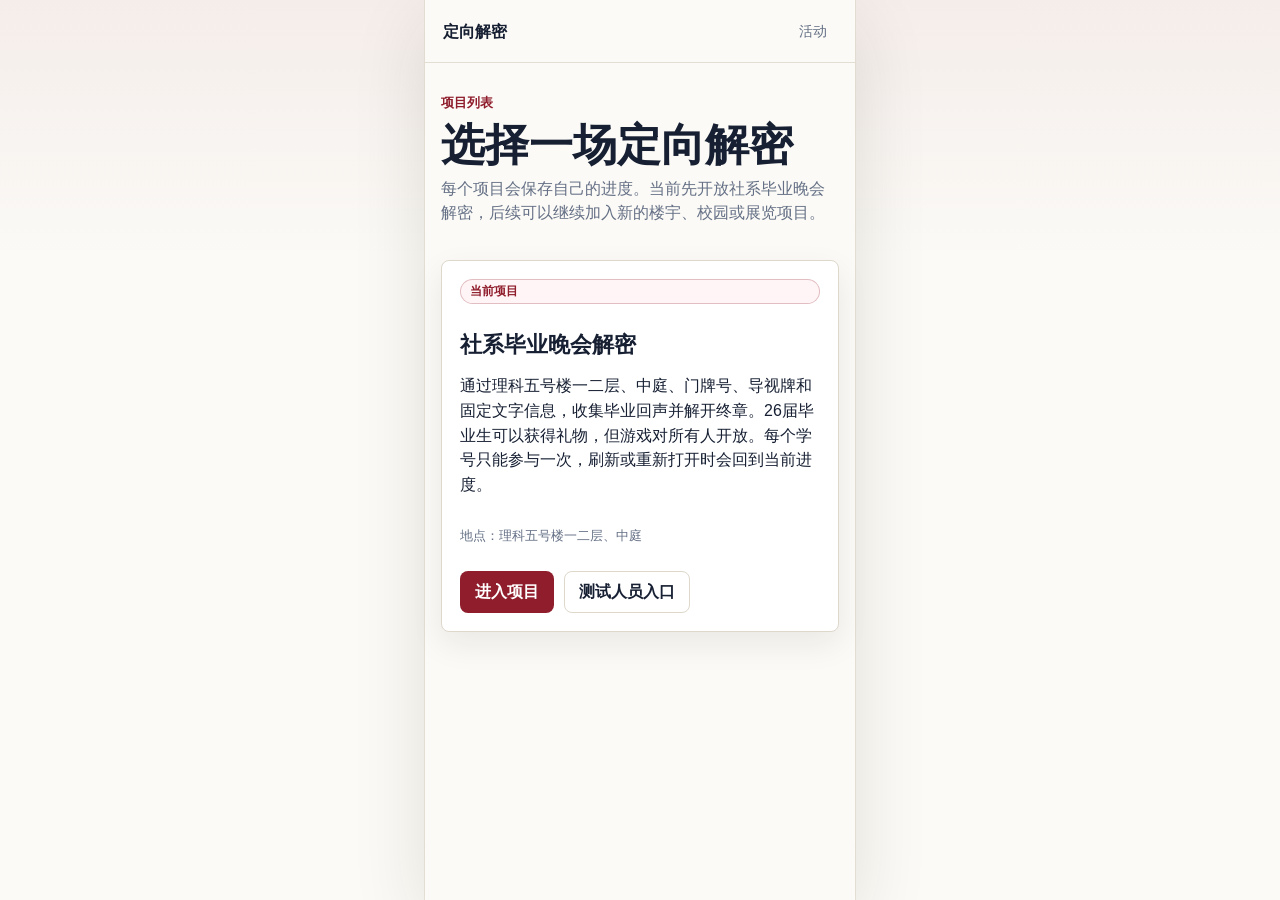
==== static/index.html @ 8d47004f "init: 蓝绿松石版重构项目基线（前端=原版静态副本，含设计稿参考）" ====
<!doctype html>
<html lang="zh-CN">
  <head>
    <meta charset="utf-8" />
    <meta name="viewport" content="width=device-width, initial-scale=1" />
    <title>定向解密</title>
    <link rel="stylesheet" href="/static/styles.css" />
  </head>
  <body>
    <div class="app-shell">
      <header class="topbar">
        <a class="brand" href="/">定向解密</a>
        <nav class="topnav">
          <a href="/project/shexi-graduation">活动</a>
        </nav>
      </header>
      <main id="app" class="screen" aria-live="polite"></main>
    </div>
    <noscript>这个网站需要启用 JavaScript 才能保存进度和提交答案。</noscript>
    <script src="/static/app.js"></script>
  </body>
</html>
---- static/styles.css ----
:root {
  --phone-width: 430px;
  --paper: #fbfaf6;
  --panel: #ffffff;
  --ink: #172033;
  --muted: #657086;
  --line: #ded8cb;
  --red: #8f1d2c;
  --red-dark: #681420;
  --gold: #d9b45d;
  --gold-soft: #fff4d5;
  --green: #24745a;
  --green-soft: #e6f4ee;
  --warn: #9c5b12;
  --warn-soft: #fff0da;
  --shadow: 0 12px 32px rgba(36, 30, 20, 0.08);
}

* {
  box-sizing: border-box;
}

body {
  margin: 0;
  color: var(--ink);
  background:
    linear-gradient(180deg, rgba(143, 29, 44, 0.06), transparent 260px),
    var(--paper);
  font-family:
    -apple-system, BlinkMacSystemFont, "Segoe UI", "PingFang SC", "Hiragino Sans GB",
    "Microsoft YaHei", sans-serif;
  line-height: 1.55;
}

a {
  color: inherit;
  text-decoration: none;
}

button,
input {
  font: inherit;
}

.app-shell {
  width: min(100%, var(--phone-width));
  min-height: 100vh;
  margin: 0 auto;
  background: var(--paper);
  box-shadow: 0 0 0 1px rgba(222, 216, 203, 0.7), 0 22px 70px rgba(36, 30, 20, 0.12);
}

.topbar {
  position: sticky;
  top: 0;
  z-index: 5;
  display: flex;
  align-items: center;
  justify-content: space-between;
  gap: 16px;
  padding: 14px max(18px, env(safe-area-inset-left)) 12px;
  border-bottom: 1px solid rgba(222, 216, 203, 0.8);
  background: rgba(251, 250, 246, 0.92);
  backdrop-filter: blur(14px);
}

.brand {
  font-weight: 800;
  letter-spacing: 0;
}

.topnav {
  display: flex;
  gap: 8px;
  color: var(--muted);
  font-size: 14px;
}

.topnav a {
  min-height: 36px;
  display: inline-flex;
  align-items: center;
  padding: 0 10px;
  border-radius: 8px;
}

.topnav a:hover,
.topnav a:focus-visible {
  background: #f0ece2;
  color: var(--ink);
}

.screen {
  width: 100%;
  margin: 0 auto;
  padding: 22px 16px 56px;
}

.section-head {
  display: grid;
  gap: 8px;
  margin: 8px 0 18px;
}

.eyebrow {
  margin: 0;
  color: var(--red);
  font-size: 13px;
  font-weight: 700;
}

h1,
h2,
h3,
p {
  margin-top: 0;
}

h1 {
  margin-bottom: 0;
  font-size: 44px;
  line-height: 1.08;
  letter-spacing: 0;
  overflow-wrap: anywhere;
}

h2 {
  margin-bottom: 12px;
  font-size: 22px;
  letter-spacing: 0;
}

h3 {
  margin-bottom: 8px;
  font-size: 17px;
  letter-spacing: 0;
}

.lede {
  max-width: 720px;
  color: var(--muted);
  font-size: 16px;
}

.project-grid {
  display: grid;
  grid-template-columns: 1fr;
  gap: 14px;
}

.project-card,
.question-card,
.summary-panel,
.notice,
.login-panel,
.admin-panel,
.choice-panel,
.mini-final,
.echo-tile {
  border: 1px solid var(--line);
  border-radius: 8px;
  background: var(--panel);
  box-shadow: var(--shadow);
}

.project-card {
  display: grid;
  gap: 12px;
  padding: 18px;
}

.project-card .meta,
.question-meta,
.status-row,
.small {
  color: var(--muted);
  font-size: 13px;
}

.project-card h2 {
  margin-bottom: 0;
}

.cta-row,
.form-row,
.status-row,
.admin-actions {
  display: flex;
  align-items: center;
  gap: 10px;
  flex-wrap: wrap;
}

.btn {
  min-height: 42px;
  display: inline-flex;
  align-items: center;
  justify-content: center;
  gap: 8px;
  border: 1px solid transparent;
  border-radius: 8px;
  padding: 0 14px;
  color: #fff;
  background: var(--red);
  cursor: pointer;
  font-weight: 700;
}

.btn:hover,
.btn:focus-visible {
  background: var(--red-dark);
}

.btn.secondary {
  color: var(--ink);
  border-color: var(--line);
  background: #fff;
}

.btn.secondary:hover,
.btn.secondary:focus-visible {
  background: #f4efe5;
}

.btn:disabled {
  cursor: not-allowed;
  opacity: 0.55;
}

.toolbar {
  display: grid;
  grid-template-columns: minmax(0, 1fr) auto;
  align-items: start;
  gap: 12px;
  margin-bottom: 16px;
}

.summary-panel {
  container-type: inline-size;
  display: grid;
  gap: 12px;
  padding: 16px;
  margin-bottom: 18px;
  overflow: hidden;
}

.toolbar > * {
  min-width: 0;
}

.toolbar-actions {
  justify-self: end;
  max-width: 100%;
}

.progress-bar {
  width: 100%;
  max-width: 100%;
  overflow: hidden;
  height: 10px;
  border-radius: 999px;
  background: #eee7d7;
}

.progress-bar span {
  display: block;
  height: 100%;
  width: 0%;
  background: linear-gradient(90deg, var(--red), var(--gold));
  transition: width 0.25s ease;
}

.rule-list {
  display: grid;
  grid-template-columns: repeat(auto-fit, minmax(220px, 1fr));
  gap: 8px;
  margin: 0;
  padding: 0;
  list-style: none;
}

.rule-list li {
  min-height: 44px;
  display: flex;
  align-items: center;
  border-left: 3px solid var(--gold);
  padding: 8px 10px;
  background: #fffaf0;
  color: #463b28;
}

.question-section {
  margin-top: 22px;
}

.question-list {
  display: grid;
  gap: 12px;
}

.echo-grid {
  display: grid;
  grid-template-columns: 1fr;
  gap: 12px;
}

.question-card {
  display: grid;
  gap: 12px;
  padding: 16px;
}

.question-card.complete {
  border-color: rgba(217, 180, 93, 0.9);
  background: linear-gradient(180deg, #fffdf8, #fffaf0);
}

.question-card.locked {
  opacity: 0.72;
}

.question-card.branch-card {
  position: relative;
  overflow: hidden;
  border-color: rgba(156, 91, 18, 0.28);
  background:
    linear-gradient(180deg, rgba(255, 250, 240, 0.9), #fff),
    var(--panel);
}

.question-card.branch-card::before {
  content: "";
  position: absolute;
  left: 0;
  top: 16px;
  bottom: 16px;
  width: 4px;
  border-radius: 0 999px 999px 0;
  background: linear-gradient(180deg, var(--gold), var(--warn));
}

.question-title-row {
  display: flex;
  align-items: flex-start;
  justify-content: space-between;
  gap: 10px;
}

.badge {
  display: inline-flex;
  align-items: center;
  min-height: 24px;
  border-radius: 999px;
  padding: 2px 9px;
  color: var(--muted);
  border: 1px solid var(--line);
  background: #fff;
  font-size: 12px;
  font-weight: 700;
  white-space: nowrap;
}

.badge.main {
  color: var(--red);
  border-color: rgba(143, 29, 44, 0.26);
  background: #fff5f6;
}

.badge.bonus {
  color: var(--warn);
  border-color: rgba(156, 91, 18, 0.3);
  background: var(--warn-soft);
}

.badge.done {
  color: var(--green);
  border-color: rgba(36, 116, 90, 0.28);
  background: var(--green-soft);
}

.prompt {
  margin-bottom: 0;
  color: #273047;
  white-space: pre-line;
}

.question-image {
  display: grid;
  gap: 6px;
  margin: 0;
}

.question-image-button {
  display: block;
  width: 100%;
  border: 0;
  border-radius: 8px;
  padding: 0;
  background: transparent;
  cursor: zoom-in;
}

.question-image img {
  width: 100%;
  display: block;
  border: 1px solid var(--line);
  border-radius: 8px;
  background: #faf6ec;
}

.question-image figcaption {
  color: var(--muted);
  font-size: 13px;
}

.guide {
  margin: 0;
  color: var(--muted);
  font-size: 14px;
}

.branch-meta {
  display: flex;
  flex-wrap: wrap;
  gap: 6px;
  min-width: 0;
}

.branch-meta span {
  min-height: 28px;
  display: inline-flex;
  align-items: center;
  border: 1px solid rgba(156, 91, 18, 0.22);
  border-radius: 999px;
  padding: 3px 9px;
  color: #6d4213;
  background: #fff8ea;
  font-size: 12px;
  font-weight: 700;
}

.rescue-card {
  display: grid;
  gap: 10px;
  border: 1px solid rgba(217, 180, 93, 0.55);
  border-left: 4px solid var(--gold);
  border-radius: 8px;
  padding: 12px;
  background: #fffaf0;
}

.rescue-card {
  border-color: rgba(143, 29, 44, 0.2);
  border-left-color: var(--red);
  background: #fff7f8;
}

.rescue-card h4 {
  margin: 0;
  color: var(--red-dark);
  font-size: 14px;
}

.rescue-item {
  display: grid;
  gap: 4px;
  border-top: 1px dashed rgba(143, 29, 44, 0.22);
  padding-top: 8px;
}

.rescue-item:first-of-type {
  border-top: 0;
  padding-top: 0;
}

.rescue-item strong {
  color: var(--red);
  font-size: 13px;
}

.rescue-item p {
  margin: 0;
  color: #403047;
  font-size: 14px;
}

.answer-input,
.admin-input {
  min-width: min(100%, 220px);
  flex: 1;
  min-height: 42px;
  border: 1px solid var(--line);
  border-radius: 8px;
  padding: 0 12px;
  color: var(--ink);
  background: #fff;
}

.answer-input:focus,
.admin-input:focus {
  outline: 2px solid rgba(143, 29, 44, 0.2);
  border-color: var(--red);
}

.message {
  margin: 0;
  color: var(--muted);
  font-size: 14px;
}

.message.error {
  color: var(--red);
}

.message.ok {
  color: var(--green);
}

.cooldown-status,
.submit-btn {
  font-variant-numeric: tabular-nums;
  font-feature-settings: "tnum";
  white-space: nowrap;
}

#cooldownStatus {
  font-variant-numeric: tabular-nums;
  font-feature-settings: "tnum";
}

.cooldown-status {
  display: inline-flex;
  align-items: center;
  flex: 0 0 min(100%, 27em);
  width: min(100%, 27em);
  min-height: 24px;
  box-sizing: border-box;
}

.cooldown-policy {
  min-height: 24px;
  white-space: normal;
  overflow-wrap: break-word;
}

@container (max-width: 330px) {
  .toolbar {
    grid-template-columns: 1fr;
  }

  .toolbar-actions {
    justify-self: stretch;
  }

  .toolbar-actions .btn {
    width: 100%;
  }
}

.submit-btn {
  flex: 0 0 132px;
  width: 132px;
}

.echo {
  border-left: 4px solid var(--gold);
  padding: 10px 12px;
  background: var(--gold-soft);
  color: #3e3420;
}

.echo p {
  margin: 0;
  white-space: pre-line;
}

.echo strong {
  color: var(--red);
  font-size: 1.08em;
}

.redeem {
  display: grid;
  gap: 8px;
  padding: 14px;
  border: 1px solid rgba(36, 116, 90, 0.28);
  border-radius: 8px;
  background: var(--green-soft);
}

.redeem-code {
  font-size: 26px;
  font-weight: 900;
  letter-spacing: 0.08em;
  color: var(--green);
}

.redeem-award {
  margin: 0;
  color: var(--ink);
  font-weight: 800;
}

.lottery-panel {
  display: grid;
  gap: 14px;
  border: 1px solid rgba(217, 180, 93, 0.9);
  border-radius: 8px;
  padding: 16px;
  background:
    linear-gradient(180deg, #fffdf8, #fff8e8);
}

.lottery-head {
  display: flex;
  align-items: flex-start;
  justify-content: space-between;
  gap: 12px;
}

.lottery-head h2 {
  margin-bottom: 4px;
}

.lottery-count {
  min-width: 48px;
  min-height: 48px;
  display: grid;
  place-items: center;
  border: 1px solid rgba(143, 29, 44, 0.22);
  border-radius: 8px;
  color: var(--red);
  background: #fff;
  font-size: 26px;
  font-weight: 900;
}

.wheel-wrap {
  position: relative;
  width: min(270px, 100%);
  aspect-ratio: 1;
  margin: 4px auto;
  display: grid;
  place-items: center;
}

.wheel-pointer {
  position: absolute;
  top: -2px;
  z-index: 2;
  width: 0;
  height: 0;
  border-left: 12px solid transparent;
  border-right: 12px solid transparent;
  border-top: 24px solid var(--red);
}

.lottery-wheel {
  position: relative;
  width: 100%;
  height: 100%;
  border: 8px solid #fff;
  border-radius: 50%;
  background: #fff;
  box-shadow: 0 10px 24px rgba(36, 30, 20, 0.14);
  overflow: hidden;
  transform: translateZ(0);
  transform-origin: 50% 50%;
  backface-visibility: hidden;
  contain: paint;
  will-change: transform;
}

.wheel-svg {
  width: 100%;
  height: 100%;
  display: block;
}

.wheel-slice {
  stroke: rgba(255, 255, 255, 0.9);
  stroke-width: 0.45;
  vector-effect: non-scaling-stroke;
}

.wheel-inner-ring {
  fill: #fff;
  stroke: rgba(23, 32, 51, 0.12);
  stroke-width: 1.2;
}

.lottery-wheel.spinning {
  animation: wheelSpin 5000ms cubic-bezier(0.18, 0.72, 0.18, 1) both;
  box-shadow: 0 8px 18px rgba(36, 30, 20, 0.12);
}

.lottery-wheel.settled {
  transform: rotate(var(--wheel-rotation, 0deg));
}

.wheel-center {
  position: absolute;
  inset: 40%;
  z-index: 1;
  display: grid;
  place-items: center;
  border-radius: 50%;
  color: var(--red);
  background: #fff;
  font-size: 22px;
  font-weight: 900;
  box-shadow: 0 3px 12px rgba(23, 32, 51, 0.12);
}

.wheel-legend {
  display: flex;
  justify-content: center;
  gap: 8px;
  flex-wrap: wrap;
}

.wheel-legend span {
  display: inline-flex;
  align-items: center;
  gap: 6px;
  color: var(--muted);
  font-size: 13px;
  font-weight: 800;
}

.wheel-legend i {
  width: 12px;
  height: 12px;
  display: inline-block;
  border-radius: 50%;
  border: 1px solid rgba(23, 32, 51, 0.12);
}

/* Kept only for old cached markup while browsers refresh. */
.wheel-label {
  position: absolute;
  color: #fff;
  font-size: 14px;
  font-weight: 900;
  text-shadow: 0 1px 4px rgba(23, 32, 51, 0.35);
  letter-spacing: 0;
}

.wheel-label.first {
  top: 14%;
  right: 28%;
}

.wheel-label.second {
  right: 12%;
  bottom: 32%;
}

.wheel-label.third {
  left: 18%;
  bottom: 28%;
}

.lottery-result {
  margin: 0;
  color: var(--red-dark);
  font-weight: 800;
  text-align: center;
}

.lottery-draws {
  display: flex;
  gap: 8px;
  flex-wrap: wrap;
}

.lottery-draws span {
  min-height: 30px;
  display: inline-flex;
  align-items: center;
  border: 1px solid rgba(217, 180, 93, 0.8);
  border-radius: 8px;
  padding: 3px 9px;
  color: #463b28;
  background: #fff;
  font-size: 13px;
  font-weight: 700;
}

@keyframes wheelSpin {
  from {
    transform: rotate(0deg);
  }
  to {
    transform: rotate(var(--wheel-rotation, 1120deg));
  }
}

.notice {
  padding: 14px;
  color: #403729;
  background: #fffaf0;
}

.cooldown-policy {
  margin-bottom: 0;
}

.echo-directory,
.score-directory {
  margin-top: 22px;
  border: 1px solid rgba(143, 29, 44, 0.22);
  border-radius: 8px;
  background:
    linear-gradient(180deg, rgba(217, 180, 93, 0.16), transparent 52px),
    var(--panel);
  box-shadow: var(--shadow);
}

.echo-directory summary,
.score-directory summary {
  min-height: 48px;
  display: flex;
  align-items: center;
  justify-content: space-between;
  padding: 0 14px;
  color: var(--red);
  cursor: pointer;
  font-weight: 800;
}

.echo-directory summary::before,
.score-directory summary::before {
  content: "";
  width: 22px;
  height: 16px;
  margin-right: 8px;
  border: 2px solid var(--red);
  border-top-width: 6px;
  border-radius: 3px;
  background: var(--gold-soft);
  box-shadow: inset 0 -3px 0 rgba(217, 180, 93, 0.45);
}

.echo-directory summary::after,
.score-directory summary::after {
  content: "展开";
  color: var(--muted);
  font-size: 12px;
  font-weight: 700;
}

.echo-directory[open] summary,
.score-directory[open] summary {
  border-bottom: 1px solid var(--line);
}

.echo-directory[open] summary::after,
.score-directory[open] summary::after {
  content: "收起";
}

.echo-directory .echo-grid,
.score-grid {
  padding: 12px;
}

.score-grid {
  display: grid;
  gap: 12px;
}

.score-page {
  display: grid;
  gap: 6px;
  margin: 0;
}

.score-page img {
  width: 100%;
  display: block;
  border: 1px solid var(--line);
  border-radius: 8px;
  background: #fff;
}

.score-page figcaption {
  color: var(--muted);
  font-size: 13px;
}

.choice-panel {
  display: grid;
  gap: 12px;
  padding: 18px;
  margin-top: 22px;
  background: linear-gradient(180deg, #ffffff, #fffaf0);
}

.choice-panel h2 {
  margin-bottom: 0;
}

.complete-ending {
  border-color: rgba(36, 116, 90, 0.28);
  background: linear-gradient(180deg, #ffffff, var(--green-soft));
}

.mini-final {
  display: flex;
  align-items: center;
  justify-content: space-between;
  gap: 12px;
  padding: 12px;
  background: #fff;
}

.bonus-complete {
  border-color: rgba(217, 180, 93, 0.9);
}

.mini-final p {
  margin-bottom: 0;
}

.echo-tile {
  display: grid;
  gap: 8px;
  padding: 12px;
  background: #fff;
}

.paper-echo-overlay {
  position: fixed;
  inset: 0;
  z-index: 20;
  display: grid;
  place-items: center;
  padding: 22px;
  background: rgba(23, 32, 51, 0.2);
}

.paper-sheet {
  width: min(360px, calc(100vw - 44px));
  display: grid;
  gap: 12px;
  border: 1px solid rgba(217, 180, 93, 0.8);
  border-radius: 8px;
  padding: 18px;
  background:
    linear-gradient(135deg, rgba(255, 255, 255, 0.92), rgba(255, 244, 213, 0.95)),
    #fffaf0;
  box-shadow: 0 24px 70px rgba(36, 30, 20, 0.28);
  transform-origin: center;
  animation: paperUnfold 520ms ease-out both;
}

.paper-sheet.crumple {
  animation: paperCrumple 900ms ease-in both;
}

.paper-note {
  margin: 0;
  color: var(--muted);
  font-size: 13px;
  text-align: center;
}

.echo-stamp-feedback {
  display: flex;
  align-items: center;
  justify-content: center;
  gap: 10px;
  border: 1px dashed rgba(143, 29, 44, 0.32);
  border-radius: 8px;
  padding: 10px;
  color: var(--red);
  background: #fff;
  font-weight: 800;
}

.echo-stamp-feedback .stamp-char {
  min-width: 38px;
  min-height: 38px;
  display: grid;
  place-items: center;
  border: 1px solid currentColor;
  border-radius: 50%;
  font-size: 22px;
  font-weight: 900;
}

.modal-overlay {
  position: fixed;
  inset: 0;
  z-index: 30;
  display: grid;
  place-items: center;
  padding: 18px;
  background: rgba(23, 32, 51, 0.48);
}

.modal-panel {
  width: min(380px, calc(100vw - 36px));
  max-height: calc(100vh - 36px);
  overflow: auto;
  border: 1px solid var(--line);
  border-radius: 8px;
  padding: 18px;
  background: var(--paper);
  box-shadow: 0 24px 78px rgba(23, 32, 51, 0.28);
}

.confirm-panel {
  display: grid;
  gap: 12px;
}

.confirm-panel h2,
.confirm-panel p {
  margin-bottom: 0;
}

.cyber-gift-panel {
  position: relative;
  display: grid;
  gap: 12px;
  overflow: hidden;
  text-align: center;
  background:
    radial-gradient(circle at 20% 20%, rgba(217, 180, 93, 0.25), transparent 28%),
    radial-gradient(circle at 85% 24%, rgba(36, 116, 90, 0.18), transparent 28%),
    linear-gradient(180deg, #fff, #fff4d5);
}

.cyber-gift-panel h2,
.cyber-gift-panel p {
  margin-bottom: 0;
}

.fireworks {
  position: relative;
  min-height: 76px;
}

.fireworks span {
  position: absolute;
  width: 14px;
  height: 14px;
  border-radius: 50%;
  background: var(--red);
  box-shadow:
    0 -28px 0 var(--gold),
    24px -12px 0 var(--green),
    -24px -10px 0 var(--red),
    18px 18px 0 var(--gold),
    -18px 20px 0 var(--green);
  animation: fireworkPop 1300ms ease-in-out infinite;
}

.fireworks span:nth-child(1) {
  left: 22%;
  top: 42px;
}

.fireworks span:nth-child(2) {
  left: 50%;
  top: 28px;
  animation-delay: 180ms;
}

.fireworks span:nth-child(3) {
  right: 22%;
  top: 48px;
  animation-delay: 360ms;
}

@keyframes fireworkPop {
  0% {
    transform: scale(0.3);
    opacity: 0;
  }
  42% {
    transform: scale(1);
    opacity: 1;
  }
  100% {
    transform: scale(1.22);
    opacity: 0;
  }
}

.image-modal-panel {
  position: relative;
  display: grid;
  gap: 10px;
  width: min(760px, calc(100vw - 24px));
  padding: 14px;
}

.image-modal-toolbar {
  position: sticky;
  top: 0;
  z-index: 2;
  display: flex;
  flex-wrap: wrap;
  justify-content: flex-end;
  gap: 8px;
  padding-bottom: 4px;
  background: var(--paper);
}

.image-modal-toolbar .btn {
  min-height: 38px;
}

.image-zoom-stage {
  overflow: hidden;
  min-height: 220px;
  display: grid;
  place-items: center;
  border: 1px solid var(--line);
  border-radius: 8px;
  background: #fff;
  touch-action: none;
  cursor: grab;
}

.image-zoom-stage:active,
.image-zoom-stage.dragging {
  cursor: grabbing;
}

.image-modal-panel img,
.zoomable-image {
  width: 100%;
  max-height: calc(100vh - 136px);
  object-fit: contain;
  transform-origin: center center;
  transform: translate(var(--image-x, 0px), var(--image-y, 0px)) scale(var(--image-scale, 1));
  transition: transform 0.08s ease-out;
  user-select: none;
  pointer-events: none;
  -webkit-user-drag: none;
}

.image-zoom-stage.dragging .zoomable-image {
  transition: none;
}

.modal-close {
  position: sticky;
  top: 0;
  justify-self: end;
  min-width: 38px;
  min-height: 38px;
  border: 1px solid var(--line);
  border-radius: 8px;
  color: var(--ink);
  background: #fff;
  cursor: pointer;
  font-size: 24px;
  line-height: 1;
}

@keyframes paperUnfold {
  from {
    opacity: 0;
    transform: scale(0.22) rotate(-16deg);
    filter: blur(3px);
  }
  to {
    opacity: 1;
    transform: scale(1) rotate(0deg);
    filter: blur(0);
  }
}

@keyframes paperCrumple {
  0% {
    opacity: 1;
    transform: scale(1) rotate(0deg);
    border-radius: 8px;
  }
  70% {
    opacity: 0.9;
    transform: scale(0.22) rotate(18deg) translateY(120px);
    border-radius: 999px;
  }
  100% {
    opacity: 0;
    transform: scale(0.08) rotate(28deg) translateY(170px);
    border-radius: 999px;
  }
}

.admin-session-row {
  margin-bottom: 14px;
}

.award-details {
  display: grid;
  gap: 6px;
  margin-top: 12px;
  border-left: 4px solid var(--green);
  border-radius: 8px;
  padding: 10px 12px;
  background: var(--green-soft);
}

.award-details p {
  margin: 0;
}

.admin-grid {
  display: grid;
  grid-template-columns: 1fr;
  gap: 12px;
  margin-bottom: 16px;
}

.admin-panel {
  padding: 14px;
}

.login-panel {
  display: grid;
  gap: 14px;
  padding: 16px;
}

.test-entry {
  display: grid;
  gap: 10px;
  border-top: 1px solid var(--line);
  padding-top: 14px;
}

.metric {
  margin: 0;
  font-size: 28px;
  font-weight: 900;
  color: var(--red);
}

.table-wrap {
  overflow-x: auto;
  border: 1px solid var(--line);
  border-radius: 8px;
  background: #fff;
}

.table-heading {
  display: flex;
  align-items: center;
  justify-content: space-between;
  gap: 10px;
  margin-bottom: 10px;
}

.table-heading h2 {
  margin-bottom: 0;
}

.admin-details {
  margin-top: 22px;
  border: 1px solid var(--line);
  border-radius: 8px;
  background: var(--panel);
  box-shadow: var(--shadow);
}

.admin-details summary {
  min-height: 54px;
  display: flex;
  align-items: center;
  justify-content: space-between;
  gap: 12px;
  padding: 0 14px;
  color: var(--ink);
  cursor: pointer;
  font-weight: 800;
}

.admin-details summary small {
  color: var(--muted);
  font-weight: 600;
}

.admin-details .question-section {
  margin: 0;
  padding: 0 12px 12px;
}

.admin-details .table-heading {
  display: none;
}

table {
  width: 100%;
  border-collapse: collapse;
  font-size: 14px;
}

th,
td {
  padding: 10px;
  border-bottom: 1px solid var(--line);
  text-align: left;
  vertical-align: top;
  white-space: nowrap;
}

th {
  color: var(--muted);
  background: #faf6ec;
  font-weight: 800;
}

tr:last-child td {
  border-bottom: 0;
}

.empty {
  color: var(--muted);
  text-align: center;
  padding: 26px 12px;
}

@media (max-width: 620px) {
  .topbar {
    align-items: flex-start;
    padding-right: max(14px, env(safe-area-inset-right));
  }

  .screen {
    padding-inline: 12px;
  }

  h1 {
    font-size: 38px;
  }

  .question-title-row,
  .toolbar {
    align-items: stretch;
  }

  .form-row,
  .cta-row,
  .admin-actions,
  .mini-final,
  .lottery-head,
  .table-heading {
    align-items: stretch;
    flex-direction: column;
  }

  .lottery-count {
    width: 100%;
  }

  .btn,
  .answer-input,
  .admin-input {
    width: 100%;
  }

  .submit-btn {
    flex-basis: auto;
  }
}

@media (max-width: 360px) {
  h1 {
    font-size: 32px;
  }
}
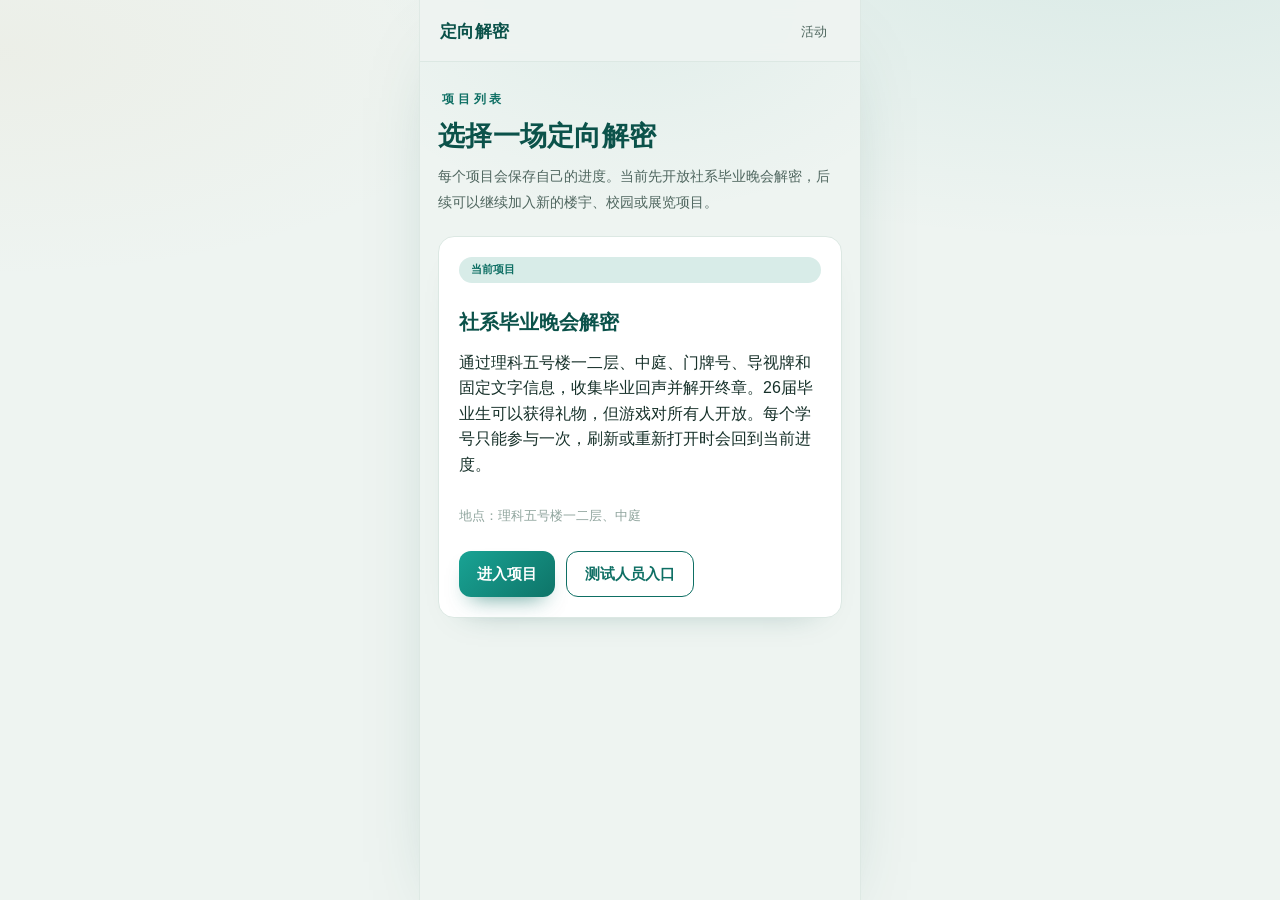
==== commit 2cfb702c: "feat: 蓝绿松石视觉重构 + 简谱翻页 / 页面过渡 / 核销逻辑 - 前端按设计稿重构：松石青主色 + 暖铜焦点（styles.css 整改、app.js 视觉接线、index.html 加纸团" ====
--- a/static/index.html
+++ b/static/index.html
@@ -7,6 +7,14 @@
     <link rel="stylesheet" href="/static/styles.css" />
   </head>
   <body>
+    <svg width="0" height="0" style="position: absolute" aria-hidden="true">
+      <defs>
+        <filter id="paperCrease">
+          <feTurbulence type="fractalNoise" baseFrequency="0.02" numOctaves="2" seed="5" result="n" />
+          <feDisplacementMap in="SourceGraphic" in2="n" scale="9" xChannelSelector="R" yChannelSelector="G" />
+        </filter>
+      </defs>
+    </svg>
     <div class="app-shell">
       <header class="topbar">
         <a class="brand" href="/">定向解密</a>
--- a/static/styles.css
+++ b/static/styles.css
@@ -1,19 +1,46 @@
+/* ============================================================
+   蓝绿松石 v2 · static 前端样式
+   松石青为主色，克制暖铜为唯一焦点，冷青绿同类色统一画面。
+   仅做视觉重构：把后端实际伺服的 DOM（app.js 渲染）映射到设计稿。
+   ============================================================ */
 :root {
-  --phone-width: 430px;
-  --paper: #fbfaf6;
-  --panel: #ffffff;
-  --ink: #172033;
-  --muted: #657086;
-  --line: #ded8cb;
-  --red: #8f1d2c;
-  --red-dark: #681420;
-  --gold: #d9b45d;
-  --gold-soft: #fff4d5;
-  --green: #24745a;
-  --green-soft: #e6f4ee;
-  --warn: #9c5b12;
-  --warn-soft: #fff0da;
-  --shadow: 0 12px 32px rgba(36, 30, 20, 0.08);
+  --phone-width: 440px;
+
+  --bg: #eef4f1;
+  --bg-2: #e3eeea;
+  --card: #ffffff;
+
+  --ink: #163029;
+  --ink-soft: #4f665f;
+  --ink-faint: #90a59e;
+
+  --teal: #138a7d;
+  --teal-2: #0e6f64;
+  --teal-deep: #0b524a;
+  --teal-soft: #d8ece8;
+  --teal-grad: linear-gradient(135deg, #19a394, #0e7468);
+
+  --brass: #c79a52;
+  --brass-2: #a87f3c;
+  --brass-soft: #ecd9ad;
+
+  --mute: #93b3ac;
+  --err: #c25b43;
+  --err-soft: rgba(194, 91, 67, 0.08);
+
+  --line: #dce8e3;
+
+  --serif: "Songti SC", "STSong", "Noto Serif SC", "SimSun", serif;
+  --sans: "PingFang SC", "Hiragino Sans GB", "Microsoft YaHei", -apple-system,
+    BlinkMacSystemFont, "Segoe UI", sans-serif;
+
+  --shadow: 0 16px 34px -28px rgba(11, 82, 74, 0.4);
+  --shadow-lg: 0 26px 54px -26px rgba(11, 82, 74, 0.5);
+
+  /* 抽奖转盘配色（与 app.js 中 LOTTERY_SEGMENT_COLORS 对应） */
+  --prize-first: var(--brass);
+  --prize-second: var(--teal);
+  --prize-third: var(--mute);
 }
 
 * {
@@ -23,13 +50,14 @@
 body {
   margin: 0;
   color: var(--ink);
+  font-family: var(--sans);
+  line-height: 1.6;
+  -webkit-font-smoothing: antialiased;
   background:
-    linear-gradient(180deg, rgba(143, 29, 44, 0.06), transparent 260px),
-    var(--paper);
-  font-family:
-    -apple-system, BlinkMacSystemFont, "Segoe UI", "PingFang SC", "Hiragino Sans GB",
-    "Microsoft YaHei", sans-serif;
-  line-height: 1.55;
+    radial-gradient(110% 60% at 88% -6%, rgba(19, 138, 125, 0.09), transparent 55%),
+    radial-gradient(80% 50% at 0% 6%, rgba(199, 154, 82, 0.06), transparent 50%),
+    var(--bg);
+  background-attachment: fixed;
 }
 
 a {
@@ -42,71 +70,82 @@
   font: inherit;
 }
 
+/* ---------- 外壳 / appbar ---------- */
 .app-shell {
   width: min(100%, var(--phone-width));
   min-height: 100vh;
   margin: 0 auto;
-  background: var(--paper);
-  box-shadow: 0 0 0 1px rgba(222, 216, 203, 0.7), 0 22px 70px rgba(36, 30, 20, 0.12);
+  background:
+    radial-gradient(120% 40% at 50% 0%, rgba(19, 138, 125, 0.06), transparent 60%),
+    var(--bg);
+  box-shadow: 0 0 0 1px rgba(220, 232, 227, 0.8), 0 30px 80px -40px rgba(11, 82, 74, 0.35);
 }
 
 .topbar {
   position: sticky;
   top: 0;
-  z-index: 5;
+  z-index: 8;
   display: flex;
   align-items: center;
   justify-content: space-between;
   gap: 16px;
-  padding: 14px max(18px, env(safe-area-inset-left)) 12px;
-  border-bottom: 1px solid rgba(222, 216, 203, 0.8);
-  background: rgba(251, 250, 246, 0.92);
-  backdrop-filter: blur(14px);
+  padding: 15px max(20px, env(safe-area-inset-left)) 12px;
+  border-bottom: 1px solid var(--line);
+  background: rgba(238, 244, 241, 0.92);
+  backdrop-filter: blur(8px);
 }
 
 .brand {
-  font-weight: 800;
-  letter-spacing: 0;
+  font-family: var(--serif);
+  font-weight: 600;
+  font-size: 17px;
+  letter-spacing: 0.02em;
+  color: var(--teal-deep);
 }
 
 .topnav {
   display: flex;
-  gap: 8px;
-  color: var(--muted);
-  font-size: 14px;
+  gap: 6px;
+  font-size: 13px;
+  color: var(--ink-soft);
 }
 
 .topnav a {
-  min-height: 36px;
+  min-height: 34px;
   display: inline-flex;
   align-items: center;
-  padding: 0 10px;
-  border-radius: 8px;
+  padding: 0 13px;
+  border-radius: 999px;
+  transition: 0.18s;
 }
 
 .topnav a:hover,
 .topnav a:focus-visible {
-  background: #f0ece2;
-  color: var(--ink);
+  color: #fff;
+  background: var(--teal-2);
 }
 
 .screen {
   width: 100%;
   margin: 0 auto;
-  padding: 22px 16px 56px;
-}
-
+  padding: 22px 18px 64px;
+}
+
+/* ---------- 标题区 ---------- */
 .section-head {
   display: grid;
-  gap: 8px;
-  margin: 8px 0 18px;
+  gap: 10px;
+  margin: 6px 0 20px;
 }
 
 .eyebrow {
   margin: 0;
-  color: var(--red);
-  font-size: 13px;
-  font-weight: 700;
+  font-family: var(--serif);
+  letter-spacing: 0.32em;
+  text-indent: 0.32em;
+  font-size: 12px;
+  font-weight: 600;
+  color: var(--teal-2);
 }
 
 h1,
@@ -118,39 +157,43 @@
 
 h1 {
   margin-bottom: 0;
-  font-size: 44px;
-  line-height: 1.08;
-  letter-spacing: 0;
+  font-family: var(--serif);
+  font-size: 27px;
+  line-height: 1.3;
+  font-weight: 600;
+  color: var(--teal-deep);
+  letter-spacing: 0.01em;
   overflow-wrap: anywhere;
 }
 
 h2 {
   margin-bottom: 12px;
-  font-size: 22px;
-  letter-spacing: 0;
+  font-family: var(--serif);
+  font-size: 20px;
+  font-weight: 600;
+  color: var(--teal-deep);
 }
 
 h3 {
   margin-bottom: 8px;
-  font-size: 17px;
-  letter-spacing: 0;
+  font-family: var(--serif);
+  font-size: 16px;
+  font-weight: 600;
+  color: var(--teal-deep);
 }
 
 .lede {
   max-width: 720px;
-  color: var(--muted);
-  font-size: 16px;
-}
-
-.project-grid {
-  display: grid;
-  grid-template-columns: 1fr;
-  gap: 14px;
-}
-
+  margin: 0;
+  color: var(--ink-soft);
+  font-size: 14px;
+  line-height: 1.85;
+  white-space: pre-line;
+}
+
+/* ---------- 通用卡片 ---------- */
 .project-card,
 .question-card,
-.summary-panel,
 .notice,
 .login-panel,
 .admin-panel,
@@ -158,22 +201,27 @@
 .mini-final,
 .echo-tile {
   border: 1px solid var(--line);
-  border-radius: 8px;
-  background: var(--panel);
+  border-radius: 16px;
+  background: var(--card);
   box-shadow: var(--shadow);
 }
 
+.project-grid {
+  display: grid;
+  grid-template-columns: 1fr;
+  gap: 14px;
+}
+
 .project-card {
   display: grid;
   gap: 12px;
-  padding: 18px;
+  padding: 20px;
 }
 
 .project-card .meta,
-.question-meta,
 .status-row,
 .small {
-  color: var(--muted);
+  color: var(--ink-faint);
   font-size: 13px;
 }
 
@@ -187,44 +235,78 @@
 .admin-actions {
   display: flex;
   align-items: center;
-  gap: 10px;
+  gap: 11px;
   flex-wrap: wrap;
 }
 
+/* ---------- 按钮 ---------- */
 .btn {
-  min-height: 42px;
+  min-height: 46px;
   display: inline-flex;
   align-items: center;
   justify-content: center;
-  gap: 8px;
-  border: 1px solid transparent;
-  border-radius: 8px;
-  padding: 0 14px;
+  gap: 7px;
+  border: none;
+  border-radius: 12px;
+  padding: 0 18px;
   color: #fff;
-  background: var(--red);
+  background: var(--teal-grad);
   cursor: pointer;
-  font-weight: 700;
+  font-family: var(--sans);
+  font-size: 14.5px;
+  font-weight: 600;
+  box-shadow: 0 12px 22px -12px rgba(14, 111, 100, 0.7);
+  transition: transform 0.15s ease, filter 0.15s ease;
 }
 
 .btn:hover,
 .btn:focus-visible {
-  background: var(--red-dark);
+  filter: brightness(1.04);
+}
+
+.btn:active {
+  transform: scale(0.97);
 }
 
 .btn.secondary {
-  color: var(--ink);
-  border-color: var(--line);
-  background: #fff;
+  color: var(--teal-2);
+  background: transparent;
+  border: 1.5px solid var(--teal-2);
+  box-shadow: none;
 }
 
 .btn.secondary:hover,
 .btn.secondary:focus-visible {
-  background: #f4efe5;
+  background: rgba(19, 138, 125, 0.08);
+  filter: none;
+}
+
+.btn.gold {
+  color: #2c2208;
+  background: linear-gradient(135deg, #d2a85e, #a87f3c);
+  box-shadow: 0 12px 22px -12px rgba(168, 127, 60, 0.6);
 }
 
 .btn:disabled {
   cursor: not-allowed;
-  opacity: 0.55;
+  background: #9fb8b2;
+  box-shadow: none;
+  opacity: 0.9;
+  filter: none;
+}
+
+/* ---------- 进度卡（深松石）---------- */
+.summary-panel {
+  container-type: inline-size;
+  display: grid;
+  gap: 12px;
+  padding: 18px 18px 16px;
+  margin-bottom: 18px;
+  border-radius: 16px;
+  color: #d6ece7;
+  background: linear-gradient(135deg, var(--teal-deep), #0a443d);
+  box-shadow: 0 16px 32px -22px rgba(11, 82, 74, 0.6);
+  overflow: hidden;
 }
 
 .toolbar {
@@ -232,20 +314,20 @@
   grid-template-columns: minmax(0, 1fr) auto;
   align-items: start;
   gap: 12px;
-  margin-bottom: 16px;
-}
-
-.summary-panel {
-  container-type: inline-size;
-  display: grid;
-  gap: 12px;
-  padding: 16px;
-  margin-bottom: 18px;
-  overflow: hidden;
 }
 
 .toolbar > * {
   min-width: 0;
+}
+
+.toolbar h2 {
+  margin: 0 0 2px;
+  font-size: 15px;
+  color: #fff;
+}
+
+.summary-panel .small {
+  color: #86bcb2;
 }
 
 .toolbar-actions {
@@ -253,170 +335,291 @@
   max-width: 100%;
 }
 
+.summary-panel .btn.secondary {
+  min-height: 34px;
+  padding: 0 13px;
+  font-size: 12.5px;
+  color: #bfe4dd;
+  border-color: rgba(191, 228, 221, 0.5);
+}
+
+.summary-panel .btn.secondary:hover {
+  background: rgba(255, 255, 255, 0.08);
+}
+
 .progress-bar {
   width: 100%;
   max-width: 100%;
+  height: 8px;
   overflow: hidden;
-  height: 10px;
   border-radius: 999px;
-  background: #eee7d7;
+  background: rgba(255, 255, 255, 0.15);
 }
 
 .progress-bar span {
   display: block;
   height: 100%;
   width: 0%;
-  background: linear-gradient(90deg, var(--red), var(--gold));
-  transition: width 0.25s ease;
-}
-
-.rule-list {
-  display: grid;
-  grid-template-columns: repeat(auto-fit, minmax(220px, 1fr));
-  gap: 8px;
-  margin: 0;
+  border-radius: 999px;
+  background: linear-gradient(90deg, #37cdbb, #19a394);
+  transition: width 0.3s ease;
+}
+
+.status-row {
+  gap: 16px;
+  font-size: 12px;
+  color: #a4cdc6;
+}
+
+.status-row b {
+  color: #fff;
+}
+
+.summary-panel .cooldown-policy,
+.summary-panel .cooldown-status {
+  color: #82b2a9;
+  font-size: 11.5px;
+  line-height: 1.6;
+}
+
+.summary-panel .cooldown-policy.active,
+.summary-panel .cooldown-status.active {
+  color: #f0c6b8;
+}
+
+.summary-panel .message {
+  color: #ffd9cd;
+}
+
+.summary-panel .message.error {
+  color: #ffcdbf;
+}
+
+.cooldown-status {
+  display: inline-flex;
+  align-items: center;
+  flex: 0 0 min(100%, 27em);
+  width: min(100%, 27em);
+  box-sizing: border-box;
+}
+
+.cooldown-policy {
+  white-space: normal;
+  overflow-wrap: break-word;
+  margin-bottom: 0;
+}
+
+.cooldown-status,
+.submit-btn,
+#cooldownStatus {
+  font-variant-numeric: tabular-nums;
+  font-feature-settings: "tnum";
+}
+
+.submit-btn {
+  white-space: nowrap;
+}
+
+@container (max-width: 330px) {
+  .toolbar {
+    grid-template-columns: 1fr;
+  }
+
+  .toolbar-actions {
+    justify-self: stretch;
+  }
+
+  .toolbar-actions .btn {
+    width: 100%;
+  }
+}
+
+/* ---------- 题卡 ---------- */
+.question-section {
+  margin-top: 22px;
+}
+
+.question-section > h2 {
+  margin-bottom: 4px;
+}
+
+.question-section > .lede {
+  margin-bottom: 14px;
+  font-size: 12.5px;
+  color: var(--ink-faint);
+}
+
+.question-list {
+  display: grid;
+  gap: 16px;
+}
+
+.question-card {
+  display: grid;
+  gap: 14px;
   padding: 0;
-  list-style: none;
-}
-
-.rule-list li {
-  min-height: 44px;
+  overflow: hidden;
+  box-shadow: 0 10px 24px -14px rgba(11, 82, 74, 0.45);
+}
+
+.question-card .question-title-row {
   display: flex;
   align-items: center;
-  border-left: 3px solid var(--gold);
-  padding: 8px 10px;
-  background: #fffaf0;
-  color: #463b28;
-}
-
-.question-section {
-  margin-top: 22px;
-}
-
-.question-list {
-  display: grid;
-  gap: 12px;
-}
-
-.echo-grid {
-  display: grid;
-  grid-template-columns: 1fr;
-  gap: 12px;
-}
-
-.question-card {
-  display: grid;
-  gap: 12px;
-  padding: 16px;
+  justify-content: space-between;
+  gap: 10px;
+  padding: 14px 17px 12px;
+  border-bottom: 1px solid var(--line);
+}
+
+.question-card > :not(.question-title-row) {
+  margin-left: 17px;
+  margin-right: 17px;
+}
+
+.question-card > :last-child:not(.question-title-row) {
+  margin-bottom: 17px;
+}
+
+.question-title-row h3 {
+  margin: 0;
+  font-size: 15px;
 }
 
 .question-card.complete {
-  border-color: rgba(217, 180, 93, 0.9);
-  background: linear-gradient(180deg, #fffdf8, #fffaf0);
+  border-color: rgba(19, 138, 125, 0.3);
 }
 
 .question-card.locked {
   opacity: 0.72;
 }
 
-.question-card.branch-card {
-  position: relative;
-  overflow: hidden;
-  border-color: rgba(156, 91, 18, 0.28);
-  background:
-    linear-gradient(180deg, rgba(255, 250, 240, 0.9), #fff),
-    var(--panel);
-}
-
-.question-card.branch-card::before {
-  content: "";
-  position: absolute;
-  left: 0;
-  top: 16px;
-  bottom: 16px;
-  width: 4px;
-  border-radius: 0 999px 999px 0;
-  background: linear-gradient(180deg, var(--gold), var(--warn));
-}
-
-.question-title-row {
-  display: flex;
-  align-items: flex-start;
-  justify-content: space-between;
-  gap: 10px;
-}
-
+.question-card.err {
+  border-color: rgba(194, 91, 67, 0.4);
+  animation: shake 0.5s ease both;
+}
+
+@keyframes shake {
+  0%,
+  100% {
+    transform: translateX(0);
+  }
+  20% {
+    transform: translateX(-6px);
+  }
+  40% {
+    transform: translateX(5px);
+  }
+  60% {
+    transform: translateX(-3px);
+  }
+  80% {
+    transform: translateX(2px);
+  }
+}
+
+/* 主线 / 终章题面以诗性衬线呈现 */
+.question-card:not(.branch-card) .prompt {
+  font-family: var(--serif);
+  font-size: 17.5px;
+  line-height: 2.05;
+  color: var(--ink);
+}
+
+.prompt {
+  margin-bottom: 0;
+  color: var(--ink-soft);
+  white-space: pre-line;
+}
+
+/* ---------- 徽章 / 标签 ---------- */
 .badge {
   display: inline-flex;
   align-items: center;
   min-height: 24px;
   border-radius: 999px;
-  padding: 2px 9px;
-  color: var(--muted);
+  padding: 3px 11px;
   border: 1px solid var(--line);
   background: #fff;
-  font-size: 12px;
-  font-weight: 700;
+  color: var(--ink-soft);
+  font-size: 11px;
+  font-weight: 600;
   white-space: nowrap;
 }
 
 .badge.main {
-  color: var(--red);
-  border-color: rgba(143, 29, 44, 0.26);
-  background: #fff5f6;
+  color: var(--teal-2);
+  border-color: transparent;
+  background: var(--teal-soft);
 }
 
 .badge.bonus {
-  color: var(--warn);
-  border-color: rgba(156, 91, 18, 0.3);
-  background: var(--warn-soft);
+  color: #5f7d75;
+  border-color: transparent;
+  background: rgba(147, 179, 172, 0.22);
 }
 
 .badge.done {
-  color: var(--green);
-  border-color: rgba(36, 116, 90, 0.28);
-  background: var(--green-soft);
-}
-
-.prompt {
-  margin-bottom: 0;
-  color: #273047;
-  white-space: pre-line;
-}
-
+  color: #fff;
+  border-color: transparent;
+  background: var(--teal-grad);
+}
+
+/* ---------- 题图 ---------- */
 .question-image {
   display: grid;
-  gap: 6px;
+  gap: 0;
   margin: 0;
+  border-radius: 12px;
+  overflow: hidden;
+  border: 1px solid var(--line);
+  background: #000;
 }
 
 .question-image-button {
   display: block;
   width: 100%;
   border: 0;
-  border-radius: 8px;
   padding: 0;
-  background: transparent;
+  background: #000;
   cursor: zoom-in;
 }
 
 .question-image img {
   width: 100%;
   display: block;
-  border: 1px solid var(--line);
-  border-radius: 8px;
-  background: #faf6ec;
+  max-height: 220px;
+  object-fit: cover;
 }
 
 .question-image figcaption {
-  color: var(--muted);
-  font-size: 13px;
-}
-
-.guide {
-  margin: 0;
-  color: var(--muted);
-  font-size: 14px;
+  padding: 8px 12px;
+  background: #f6faf8;
+  color: var(--ink-faint);
+  font-size: 11px;
+}
+
+/* ---------- 旁枝卡 ---------- */
+.question-card.branch-card {
+  display: grid;
+  gap: 10px;
+  padding: 15px 17px 16px;
+  border: 1px solid rgba(199, 154, 82, 0.45);
+  border-radius: 16px;
+}
+
+.question-card.branch-card > * {
+  margin-left: 0;
+  margin-right: 0;
+}
+
+.question-card.branch-card .question-title-row {
+  padding: 0;
+  border-bottom: none;
+}
+
+.question-card.branch-card .prompt {
+  font-size: 14.5px;
+  line-height: 1.85;
 }
 
 .branch-meta {
@@ -427,134 +630,87 @@
 }
 
 .branch-meta span {
-  min-height: 28px;
+  min-height: 26px;
   display: inline-flex;
   align-items: center;
-  border: 1px solid rgba(156, 91, 18, 0.22);
   border-radius: 999px;
-  padding: 3px 9px;
-  color: #6d4213;
-  background: #fff8ea;
-  font-size: 12px;
-  font-weight: 700;
-}
-
+  padding: 3px 10px;
+  background: rgba(147, 179, 172, 0.18);
+  color: #5f7d75;
+  font-size: 11px;
+  font-weight: 600;
+}
+
+/* ---------- 救援提示 ---------- */
 .rescue-card {
   display: grid;
-  gap: 10px;
-  border: 1px solid rgba(217, 180, 93, 0.55);
-  border-left: 4px solid var(--gold);
-  border-radius: 8px;
-  padding: 12px;
-  background: #fffaf0;
-}
-
-.rescue-card {
-  border-color: rgba(143, 29, 44, 0.2);
-  border-left-color: var(--red);
-  background: #fff7f8;
+  gap: 8px;
+  border: 1px dashed var(--brass);
+  border-radius: 11px;
+  padding: 12px 14px;
+  background: rgba(199, 154, 82, 0.09);
+  animation: fadein 0.4s ease both;
+}
+
+@keyframes fadein {
+  from {
+    opacity: 0;
+    transform: translateY(6px);
+  }
+  to {
+    opacity: 1;
+    transform: none;
+  }
 }
 
 .rescue-card h4 {
   margin: 0;
-  color: var(--red-dark);
-  font-size: 14px;
+  font-family: var(--serif);
+  letter-spacing: 0.1em;
+  color: var(--brass-2);
+  font-size: 12px;
 }
 
 .rescue-item {
   display: grid;
-  gap: 4px;
-  border-top: 1px dashed rgba(143, 29, 44, 0.22);
-  padding-top: 8px;
-}
-
-.rescue-item:first-of-type {
-  border-top: 0;
-  padding-top: 0;
+  gap: 2px;
 }
 
 .rescue-item strong {
-  color: var(--red);
-  font-size: 13px;
+  color: var(--ink);
+  font-size: 11.5px;
 }
 
 .rescue-item p {
   margin: 0;
-  color: #403047;
-  font-size: 14px;
-}
-
+  color: var(--ink-soft);
+  font-size: 12.5px;
+  line-height: 1.55;
+}
+
+/* ---------- 输入框 ---------- */
 .answer-input,
 .admin-input {
-  min-width: min(100%, 220px);
+  min-width: min(100%, 200px);
   flex: 1;
-  min-height: 42px;
-  border: 1px solid var(--line);
-  border-radius: 8px;
-  padding: 0 12px;
+  min-height: 46px;
+  border: 1.5px solid var(--line);
+  border-radius: 11px;
+  padding: 0 15px;
   color: var(--ink);
-  background: #fff;
+  background: #fbfdfc;
+  font-size: 15px;
+}
+
+.answer-input::placeholder,
+.admin-input::placeholder {
+  color: #a7bcb5;
 }
 
 .answer-input:focus,
 .admin-input:focus {
-  outline: 2px solid rgba(143, 29, 44, 0.2);
-  border-color: var(--red);
-}
-
-.message {
-  margin: 0;
-  color: var(--muted);
-  font-size: 14px;
-}
-
-.message.error {
-  color: var(--red);
-}
-
-.message.ok {
-  color: var(--green);
-}
-
-.cooldown-status,
-.submit-btn {
-  font-variant-numeric: tabular-nums;
-  font-feature-settings: "tnum";
-  white-space: nowrap;
-}
-
-#cooldownStatus {
-  font-variant-numeric: tabular-nums;
-  font-feature-settings: "tnum";
-}
-
-.cooldown-status {
-  display: inline-flex;
-  align-items: center;
-  flex: 0 0 min(100%, 27em);
-  width: min(100%, 27em);
-  min-height: 24px;
-  box-sizing: border-box;
-}
-
-.cooldown-policy {
-  min-height: 24px;
-  white-space: normal;
-  overflow-wrap: break-word;
-}
-
-@container (max-width: 330px) {
-  .toolbar {
-    grid-template-columns: 1fr;
-  }
-
-  .toolbar-actions {
-    justify-self: stretch;
-  }
-
-  .toolbar-actions .btn {
-    width: 100%;
-  }
+  outline: none;
+  border-color: var(--teal);
 }
 
 .submit-btn {
@@ -562,82 +718,387 @@
   width: 132px;
 }
 
+/* ---------- 消息 ---------- */
+.message {
+  margin: 0;
+  padding: 10px 13px;
+  border-radius: 10px;
+  color: var(--ink-soft);
+  font-size: 12.5px;
+  line-height: 1.55;
+  background: rgba(147, 179, 172, 0.12);
+}
+
+.message.error {
+  color: #a8472f;
+  background: var(--err-soft);
+  border: 1px solid rgba(194, 91, 67, 0.22);
+}
+
+.message.ok {
+  color: var(--teal-2);
+  background: rgba(19, 138, 125, 0.08);
+  border: 1px solid rgba(19, 138, 125, 0.2);
+}
+
+/* 仅作内联提示文字时（如后台登录），去掉气泡底色 */
+#participantLoginMessage,
+#adminLoginMessage,
+#redeemMessage {
+  background: transparent;
+  border: none;
+  padding: 0;
+}
+
+#participantLoginMessage.error,
+#adminLoginMessage.error,
+#redeemMessage.error {
+  background: transparent;
+  border: none;
+}
+
+.answer-input.err,
+.admin-input.err {
+  border-color: var(--err);
+  background: var(--err-soft);
+}
+
+/* ---------- 回声 ---------- */
 .echo {
-  border-left: 4px solid var(--gold);
-  padding: 10px 12px;
-  background: var(--gold-soft);
-  color: #3e3420;
+  border-left: 3px solid var(--brass);
+  padding: 8px 12px;
+  border-radius: 0 8px 8px 0;
+  background: rgba(199, 154, 82, 0.07);
 }
 
 .echo p {
   margin: 0;
+  font-family: var(--serif);
+  font-size: 12.5px;
+  line-height: 1.7;
+  color: var(--ink-soft);
   white-space: pre-line;
 }
 
 .echo strong {
-  color: var(--red);
-  font-size: 1.08em;
-}
-
+  color: var(--teal-2);
+  font-size: 1.06em;
+}
+
+/* ---------- 百宝箱 / 简谱折叠 ---------- */
+.echo-directory,
+.score-directory {
+  margin-top: 18px;
+  border: 1px solid var(--line);
+  border-radius: 14px;
+  background: var(--card);
+  box-shadow: var(--shadow);
+  overflow: hidden;
+}
+
+.echo-directory summary,
+.score-directory summary {
+  min-height: 50px;
+  display: flex;
+  align-items: center;
+  justify-content: space-between;
+  padding: 0 16px;
+  cursor: pointer;
+  font-family: var(--serif);
+  font-size: 14.5px;
+  font-weight: 600;
+  color: var(--teal-deep);
+  list-style: none;
+}
+
+.echo-directory summary::-webkit-details-marker,
+.score-directory summary::-webkit-details-marker {
+  display: none;
+}
+
+.echo-directory summary::after,
+.score-directory summary::after {
+  content: "展开 ﹀";
+  color: var(--ink-faint);
+  font-size: 11px;
+  font-weight: 400;
+  font-family: var(--sans);
+}
+
+.echo-directory[open] summary::after,
+.score-directory[open] summary::after {
+  content: "收起 ﹀";
+}
+
+.echo-directory[open] summary,
+.score-directory[open] summary {
+  border-bottom: 1px solid var(--line);
+}
+
+.echo-grid {
+  display: grid;
+  grid-template-columns: 1fr;
+  gap: 10px;
+  padding: 14px;
+}
+
+.echo-tile {
+  display: flex;
+  gap: 12px;
+  padding: 12px 14px;
+  border-radius: 12px;
+  border: 1px solid var(--line);
+  background: var(--bg);
+  box-shadow: none;
+}
+
+.echo-tile .seal.mini {
+  flex: none;
+}
+
+.echo-tile .echo-tile-body {
+  min-width: 0;
+}
+
+.echo-tile .eh {
+  margin: 0 0 4px;
+  font-family: var(--serif);
+  font-size: 11px;
+  color: var(--ink-faint);
+}
+
+.echo-tile .echo {
+  border-left: none;
+  padding: 0;
+  background: transparent;
+}
+
+.echo-directory.bonus-directory .echo-tile {
+  border-left: 3px solid var(--mute);
+}
+
+/* ---------- 印章 ---------- */
+.seal {
+  display: inline-flex;
+  align-items: center;
+  justify-content: center;
+  font-family: var(--serif);
+  font-weight: 600;
+  color: #fff;
+  background: var(--teal-grad);
+  border-radius: 9px;
+  box-shadow: 0 5px 12px -4px rgba(14, 111, 100, 0.6);
+}
+
+.seal.mini {
+  width: 36px;
+  height: 36px;
+  border-radius: 8px;
+  font-size: 20px;
+}
+
+.seal.seal-lg {
+  width: 62px;
+  height: 62px;
+  font-size: 34px;
+  border: 2px solid rgba(255, 255, 255, 0.3);
+}
+
+.bonus-directory .seal.mini {
+  background: linear-gradient(135deg, #5aa79a, #3c8175);
+}
+
+/* ---------- 选择面板 / 完成面板 ---------- */
+.choice-panel {
+  display: grid;
+  gap: 12px;
+  justify-items: center;
+  text-align: center;
+  padding: 26px 20px;
+  margin-top: 22px;
+}
+
+.choice-panel .seal.seal-lg {
+  margin-bottom: 4px;
+}
+
+.choice-panel h2 {
+  margin-bottom: 0;
+  font-size: 21px;
+}
+
+.choice-panel p {
+  margin: 0;
+  color: var(--ink-soft);
+  font-size: 13px;
+  line-height: 1.85;
+}
+
+.choice-panel .cta-row {
+  width: 100%;
+  flex-direction: column;
+  margin-top: 6px;
+}
+
+.choice-panel.complete-ending {
+  text-align: left;
+  justify-items: stretch;
+}
+
+.choice-panel.complete-ending .prompt {
+  font-family: var(--serif);
+  font-size: 14px;
+  line-height: 2;
+  color: var(--ink-soft);
+  text-align: left;
+}
+
+.complete-ending .badge,
+.bonus-complete .badge,
+.choice-panel .badge {
+  justify-self: center;
+}
+
+.mini-final {
+  display: flex;
+  align-items: center;
+  justify-content: space-between;
+  gap: 12px;
+  padding: 14px 15px;
+  border-radius: 12px;
+  border: 1.5px solid var(--brass);
+  background: #ffffff;
+  color: var(--ink);
+  box-shadow: 0 10px 22px -12px rgba(0, 0, 0, 0.45);
+}
+
+.mini-final strong {
+  color: var(--teal-deep);
+  font-family: var(--serif);
+}
+
+.summary-panel .mini-final .btn.secondary {
+  min-height: 42px;
+  padding: 0 16px;
+  font-size: 13.5px;
+  color: var(--teal-2);
+  border-color: var(--teal-2);
+  background: #fff;
+}
+
+.summary-panel .mini-final .btn.secondary:hover {
+  background: rgba(19, 138, 125, 0.08);
+}
+
+.mini-final p {
+  margin-bottom: 0;
+  color: var(--ink-faint);
+}
+
+/* ---------- 兑奖票根 ---------- */
 .redeem {
-  display: grid;
-  gap: 8px;
-  padding: 14px;
-  border: 1px solid rgba(36, 116, 90, 0.28);
-  border-radius: 8px;
-  background: var(--green-soft);
+  position: relative;
+  display: grid;
+  gap: 6px;
+  justify-items: center;
+  text-align: center;
+  padding: 20px;
+  border-radius: 14px;
+  border: 1.5px solid var(--brass);
+  background: linear-gradient(135deg, #0c453f, #08332e);
+  color: #fff;
+  overflow: hidden;
+}
+
+.redeem::before,
+.redeem::after {
+  content: "";
+  position: absolute;
+  top: 50%;
+  width: 16px;
+  height: 16px;
+  border-radius: 50%;
+  background: var(--bg);
+  transform: translateY(-50%);
+}
+
+.redeem::before {
+  left: -9px;
+}
+
+.redeem::after {
+  right: -9px;
+}
+
+.redeem .small {
+  letter-spacing: 0.3em;
+  text-indent: 0.3em;
+  font-family: var(--serif);
+  color: var(--brass-soft);
+  font-size: 11px;
 }
 
 .redeem-code {
+  font-family: ui-monospace, Menlo, monospace;
   font-size: 26px;
-  font-weight: 900;
-  letter-spacing: 0.08em;
-  color: var(--green);
+  font-weight: 700;
+  letter-spacing: 0.14em;
+  color: #fff;
 }
 
 .redeem-award {
-  margin: 0;
-  color: var(--ink);
-  font-weight: 800;
-}
-
+  margin: 4px 0 0;
+  font-family: var(--serif);
+  font-size: 14px;
+  color: #cfeae3;
+}
+
+/* ---------- 抽奖转盘 ---------- */
 .lottery-panel {
   display: grid;
   gap: 14px;
-  border: 1px solid rgba(217, 180, 93, 0.9);
-  border-radius: 8px;
-  padding: 16px;
-  background:
-    linear-gradient(180deg, #fffdf8, #fff8e8);
+  text-align: center;
+  padding: 22px 20px;
+  border: 1px solid var(--line);
+  border-radius: 16px;
+  background: var(--card);
+  box-shadow: var(--shadow);
 }
 
 .lottery-head {
   display: flex;
-  align-items: flex-start;
+  align-items: center;
   justify-content: space-between;
   gap: 12px;
+  text-align: left;
 }
 
 .lottery-head h2 {
-  margin-bottom: 4px;
+  margin-bottom: 2px;
+  font-size: 18px;
+}
+
+.lottery-head .small {
+  font-size: 11.5px;
 }
 
 .lottery-count {
-  min-width: 48px;
-  min-height: 48px;
+  min-width: 46px;
+  min-height: 46px;
   display: grid;
   place-items: center;
-  border: 1px solid rgba(143, 29, 44, 0.22);
-  border-radius: 8px;
-  color: var(--red);
+  border-radius: 12px;
+  border: 1.5px solid var(--brass);
+  color: var(--brass-2);
   background: #fff;
-  font-size: 26px;
-  font-weight: 900;
+  font-family: var(--serif);
+  font-size: 24px;
+  font-weight: 600;
 }
 
 .wheel-wrap {
   position: relative;
-  width: min(270px, 100%);
+  width: min(220px, 80%);
   aspect-ratio: 1;
   margin: 4px auto;
   display: grid;
@@ -646,23 +1107,23 @@
 
 .wheel-pointer {
   position: absolute;
-  top: -2px;
-  z-index: 2;
+  top: -4px;
+  z-index: 4;
   width: 0;
   height: 0;
-  border-left: 12px solid transparent;
-  border-right: 12px solid transparent;
-  border-top: 24px solid var(--red);
+  border-left: 11px solid transparent;
+  border-right: 11px solid transparent;
+  border-top: 18px solid var(--teal-deep);
 }
 
 .lottery-wheel {
   position: relative;
   width: 100%;
   height: 100%;
-  border: 8px solid #fff;
+  border: 6px solid var(--card);
   border-radius: 50%;
-  background: #fff;
-  box-shadow: 0 10px 24px rgba(36, 30, 20, 0.14);
+  background: var(--card);
+  box-shadow: 0 12px 26px -14px rgba(11, 82, 74, 0.5), 0 0 0 2px var(--line);
   overflow: hidden;
   transform: translateZ(0);
   transform-origin: 50% 50%;
@@ -684,312 +1145,295 @@
 }
 
 .wheel-inner-ring {
-  fill: #fff;
-  stroke: rgba(23, 32, 51, 0.12);
+  fill: var(--card);
+  stroke: rgba(11, 82, 74, 0.12);
   stroke-width: 1.2;
 }
 
 .lottery-wheel.spinning {
-  animation: wheelSpin 5000ms cubic-bezier(0.18, 0.72, 0.18, 1) both;
-  box-shadow: 0 8px 18px rgba(36, 30, 20, 0.12);
+  animation: wheelSpin 5000ms cubic-bezier(0.12, 0.7, 0.12, 1) both;
 }
 
 .lottery-wheel.settled {
   transform: rotate(var(--wheel-rotation, 0deg));
 }
 
+@keyframes wheelSpin {
+  from {
+    transform: rotate(0deg);
+  }
+  to {
+    transform: rotate(var(--wheel-rotation, 1120deg));
+  }
+}
+
 .wheel-center {
   position: absolute;
-  inset: 40%;
-  z-index: 1;
+  inset: 38%;
+  z-index: 3;
   display: grid;
   place-items: center;
   border-radius: 50%;
-  color: var(--red);
-  background: #fff;
-  font-size: 22px;
-  font-weight: 900;
-  box-shadow: 0 3px 12px rgba(23, 32, 51, 0.12);
+  border: 2px solid var(--brass);
+  color: var(--teal-2);
+  background: var(--card);
+  font-family: var(--serif);
+  font-size: 17px;
+  font-weight: 600;
 }
 
 .wheel-legend {
   display: flex;
   justify-content: center;
-  gap: 8px;
+  gap: 14px;
   flex-wrap: wrap;
 }
 
 .wheel-legend span {
   display: inline-flex;
   align-items: center;
-  gap: 6px;
-  color: var(--muted);
-  font-size: 13px;
-  font-weight: 800;
+  gap: 5px;
+  color: var(--ink-soft);
+  font-size: 11.5px;
 }
 
 .wheel-legend i {
-  width: 12px;
-  height: 12px;
+  width: 10px;
+  height: 10px;
   display: inline-block;
-  border-radius: 50%;
-  border: 1px solid rgba(23, 32, 51, 0.12);
-}
-
-/* Kept only for old cached markup while browsers refresh. */
-.wheel-label {
-  position: absolute;
-  color: #fff;
-  font-size: 14px;
-  font-weight: 900;
-  text-shadow: 0 1px 4px rgba(23, 32, 51, 0.35);
-  letter-spacing: 0;
-}
-
-.wheel-label.first {
-  top: 14%;
-  right: 28%;
-}
-
-.wheel-label.second {
-  right: 12%;
-  bottom: 32%;
-}
-
-.wheel-label.third {
-  left: 18%;
-  bottom: 28%;
+  border-radius: 3px;
 }
 
 .lottery-result {
   margin: 0;
-  color: var(--red-dark);
-  font-weight: 800;
-  text-align: center;
+  font-family: var(--serif);
+  color: var(--teal-2);
+  font-weight: 600;
+}
+
+.lottery-reminder {
+  color: var(--ink-faint);
+  font-size: 11px;
 }
 
 .lottery-draws {
   display: flex;
   gap: 8px;
   flex-wrap: wrap;
+  justify-content: center;
 }
 
 .lottery-draws span {
-  min-height: 30px;
+  min-height: 28px;
   display: inline-flex;
   align-items: center;
-  border: 1px solid rgba(217, 180, 93, 0.8);
+  border-radius: 999px;
+  padding: 3px 11px;
+  background: rgba(147, 179, 172, 0.2);
+  color: #5f7d75;
+  font-size: 12px;
+  font-weight: 600;
+}
+
+/* ---------- 提示性区块 ---------- */
+.notice {
+  padding: 14px 16px;
+  border-radius: 12px;
+  color: var(--ink-soft);
+  background: rgba(199, 154, 82, 0.09);
+  border: 1px dashed var(--brass);
+}
+
+/* ---------- 终章简谱网格 ---------- */
+.score-grid {
+  display: grid;
+  grid-template-columns: 1fr 1fr 1fr;
+  gap: 8px;
+  padding: 12px;
+}
+
+.score-page {
+  display: grid;
+  gap: 5px;
+  margin: 0;
+}
+
+.score-page .question-image-button {
   border-radius: 8px;
-  padding: 3px 9px;
-  color: #463b28;
-  background: #fff;
-  font-size: 13px;
-  font-weight: 700;
-}
-
-@keyframes wheelSpin {
-  from {
-    transform: rotate(0deg);
-  }
-  to {
-    transform: rotate(var(--wheel-rotation, 1120deg));
-  }
-}
-
-.notice {
-  padding: 14px;
-  color: #403729;
-  background: #fffaf0;
-}
-
-.cooldown-policy {
-  margin-bottom: 0;
-}
-
-.echo-directory,
-.score-directory {
-  margin-top: 22px;
-  border: 1px solid rgba(143, 29, 44, 0.22);
-  border-radius: 8px;
-  background:
-    linear-gradient(180deg, rgba(217, 180, 93, 0.16), transparent 52px),
-    var(--panel);
-  box-shadow: var(--shadow);
-}
-
-.echo-directory summary,
-.score-directory summary {
-  min-height: 48px;
-  display: flex;
-  align-items: center;
-  justify-content: space-between;
-  padding: 0 14px;
-  color: var(--red);
-  cursor: pointer;
-  font-weight: 800;
-}
-
-.echo-directory summary::before,
-.score-directory summary::before {
-  content: "";
-  width: 22px;
-  height: 16px;
-  margin-right: 8px;
-  border: 2px solid var(--red);
-  border-top-width: 6px;
-  border-radius: 3px;
-  background: var(--gold-soft);
-  box-shadow: inset 0 -3px 0 rgba(217, 180, 93, 0.45);
-}
-
-.echo-directory summary::after,
-.score-directory summary::after {
-  content: "展开";
-  color: var(--muted);
-  font-size: 12px;
-  font-weight: 700;
-}
-
-.echo-directory[open] summary,
-.score-directory[open] summary {
-  border-bottom: 1px solid var(--line);
-}
-
-.echo-directory[open] summary::after,
-.score-directory[open] summary::after {
-  content: "收起";
-}
-
-.echo-directory .echo-grid,
-.score-grid {
-  padding: 12px;
-}
-
-.score-grid {
-  display: grid;
-  gap: 12px;
-}
-
-.score-page {
-  display: grid;
-  gap: 6px;
-  margin: 0;
+  background: transparent;
 }
 
 .score-page img {
   width: 100%;
+  height: 96px;
   display: block;
+  object-fit: cover;
   border: 1px solid var(--line);
   border-radius: 8px;
   background: #fff;
 }
 
 .score-page figcaption {
-  color: var(--muted);
-  font-size: 13px;
-}
-
-.choice-panel {
-  display: grid;
-  gap: 12px;
-  padding: 18px;
-  margin-top: 22px;
-  background: linear-gradient(180deg, #ffffff, #fffaf0);
-}
-
-.choice-panel h2 {
-  margin-bottom: 0;
-}
-
-.complete-ending {
-  border-color: rgba(36, 116, 90, 0.28);
-  background: linear-gradient(180deg, #ffffff, var(--green-soft));
-}
-
-.mini-final {
-  display: flex;
-  align-items: center;
-  justify-content: space-between;
-  gap: 12px;
-  padding: 12px;
-  background: #fff;
-}
-
-.bonus-complete {
-  border-color: rgba(217, 180, 93, 0.9);
-}
-
-.mini-final p {
-  margin-bottom: 0;
-}
-
-.echo-tile {
-  display: grid;
-  gap: 8px;
-  padding: 12px;
-  background: #fff;
-}
-
+  color: var(--ink-faint);
+  font-size: 11px;
+}
+
+/* ---------- 回声纸团动效 ---------- */
 .paper-echo-overlay {
   position: fixed;
   inset: 0;
-  z-index: 20;
+  z-index: 30;
   display: grid;
   place-items: center;
   padding: 22px;
-  background: rgba(23, 32, 51, 0.2);
+  background: radial-gradient(80% 60% at 50% 36%, rgba(19, 138, 125, 0.18), transparent 70%),
+    rgba(12, 31, 28, 0.92);
 }
 
 .paper-sheet {
-  width: min(360px, calc(100vw - 44px));
-  display: grid;
-  gap: 12px;
-  border: 1px solid rgba(217, 180, 93, 0.8);
-  border-radius: 8px;
-  padding: 18px;
-  background:
-    linear-gradient(135deg, rgba(255, 255, 255, 0.92), rgba(255, 244, 213, 0.95)),
-    #fffaf0;
-  box-shadow: 0 24px 70px rgba(36, 30, 20, 0.28);
-  transform-origin: center;
-  animation: paperUnfold 520ms ease-out both;
+  position: relative;
+  width: min(320px, calc(100vw - 44px));
+  display: grid;
+  gap: 14px;
+  padding: 24px 22px 22px;
+  border: 1px solid var(--line);
+  border-radius: 16px;
+  background: var(--card);
+  box-shadow: 0 30px 60px -22px rgba(0, 0, 0, 0.55);
+  transform-origin: 50% 50%;
+  animation: paperUnfold 0.9s cubic-bezier(0.2, 0.8, 0.25, 1) both;
+}
+
+.paper-sheet .wrinkle {
+  position: absolute;
+  inset: 0;
+  border-radius: inherit;
+  pointer-events: none;
+  mix-blend-mode: multiply;
+  opacity: 0.1;
+  background-image: url("data:image/svg+xml;utf8,<svg xmlns='http://www.w3.org/2000/svg' width='220' height='220'><filter id='w'><feTurbulence type='fractalNoise' baseFrequency='0.014 0.02' numOctaves='3' seed='7'/><feColorMatrix type='saturate' values='0'/></filter><rect width='100%25' height='100%25' filter='url(%23w)'/></svg>");
+  background-size: cover;
+  filter: url(#paperCrease);
+}
+
+.paper-sheet > * {
+  position: relative;
+  z-index: 1;
 }
 
 .paper-sheet.crumple {
-  animation: paperCrumple 900ms ease-in both;
+  animation: paperCrumple 0.72s cubic-bezier(0.5, 0, 0.7, 0.3) forwards;
+}
+
+@keyframes paperUnfold {
+  0% {
+    opacity: 0;
+    transform: scale(0.18) rotate(-24deg);
+    border-radius: 50%;
+  }
+  35% {
+    opacity: 1;
+    transform: scale(0.52) rotate(8deg);
+    border-radius: 42% 32% 46% 34%;
+  }
+  62% {
+    transform: scale(1.04) rotate(-3deg);
+    border-radius: 22px;
+  }
+  82% {
+    transform: scale(0.99) rotate(1deg);
+    border-radius: 15px;
+  }
+  100% {
+    opacity: 1;
+    transform: scale(1) rotate(0);
+    border-radius: 16px;
+  }
+}
+
+@keyframes paperCrumple {
+  0% {
+    opacity: 1;
+    transform: scale(1) rotate(0);
+    border-radius: 16px;
+  }
+  45% {
+    opacity: 1;
+    transform: scale(0.6) rotate(10deg);
+    border-radius: 44% 32% 48% 30%;
+  }
+  80% {
+    opacity: 0.85;
+    transform: scale(0.26) rotate(-16deg);
+    border-radius: 50%;
+  }
+  100% {
+    opacity: 0;
+    transform: scale(0.12) rotate(-28deg) translateY(10px);
+    border-radius: 50%;
+  }
+}
+
+.echo-stamp-feedback {
+  display: grid;
+  justify-items: center;
+  gap: 14px;
+}
+
+.echo-stamp-feedback .cap {
+  margin: 0;
+  font-family: var(--serif);
+  letter-spacing: 0.3em;
+  text-indent: 0.3em;
+  color: var(--teal-2);
+  font-size: 12px;
+}
+
+.echo-stamp-feedback .seal.seal-lg {
+  animation: stampPress 0.7s cubic-bezier(0.2, 0.7, 0.2, 1.3) 0.35s both;
+}
+
+@keyframes stampPress {
+  0% {
+    opacity: 0;
+    transform: scale(1.8) rotate(-7deg);
+  }
+  60% {
+    opacity: 1;
+    transform: scale(0.92) rotate(2deg);
+  }
+  100% {
+    transform: scale(1);
+  }
+}
+
+.paper-sheet .echo {
+  border-left: none;
+  padding: 0;
+  background: transparent;
+  text-align: center;
+}
+
+.paper-sheet .echo p {
+  font-size: 16px;
+  line-height: 2;
+  color: var(--ink);
+}
+
+.paper-sheet .echo strong {
+  font-size: 19px;
+  font-weight: 700;
 }
 
 .paper-note {
   margin: 0;
-  color: var(--muted);
-  font-size: 13px;
   text-align: center;
-}
-
-.echo-stamp-feedback {
-  display: flex;
-  align-items: center;
-  justify-content: center;
-  gap: 10px;
-  border: 1px dashed rgba(143, 29, 44, 0.32);
-  border-radius: 8px;
-  padding: 10px;
-  color: var(--red);
-  background: #fff;
-  font-weight: 800;
-}
-
-.echo-stamp-feedback .stamp-char {
-  min-width: 38px;
-  min-height: 38px;
-  display: grid;
-  place-items: center;
-  border: 1px solid currentColor;
-  border-radius: 50%;
-  font-size: 22px;
-  font-weight: 900;
-}
-
+  font-family: var(--serif);
+  color: var(--ink-faint);
+  font-size: 11.5px;
+}
+
+/* ---------- 弹层 ---------- */
 .modal-overlay {
   position: fixed;
   inset: 0;
@@ -997,23 +1441,29 @@
   display: grid;
   place-items: center;
   padding: 18px;
-  background: rgba(23, 32, 51, 0.48);
+  background: rgba(11, 31, 28, 0.5);
 }
 
 .modal-panel {
-  width: min(380px, calc(100vw - 36px));
+  width: min(360px, calc(100vw - 36px));
   max-height: calc(100vh - 36px);
   overflow: auto;
   border: 1px solid var(--line);
-  border-radius: 8px;
-  padding: 18px;
-  background: var(--paper);
-  box-shadow: 0 24px 78px rgba(23, 32, 51, 0.28);
+  border-radius: 16px;
+  padding: 22px;
+  background: var(--card);
+  box-shadow: 0 30px 64px -22px rgba(0, 0, 0, 0.5);
 }
 
 .confirm-panel {
   display: grid;
   gap: 12px;
+  text-align: center;
+  justify-items: center;
+}
+
+.confirm-panel .badge {
+  justify-self: center;
 }
 
 .confirm-panel h2,
@@ -1021,75 +1471,113 @@
   margin-bottom: 0;
 }
 
+.confirm-panel p {
+  color: var(--ink-soft);
+  font-size: 13px;
+  line-height: 1.8;
+}
+
+.confirm-panel .cta-row {
+  width: 100%;
+  flex-direction: column;
+  margin-top: 4px;
+}
+
+/* ---------- 赛博礼物 + 烟花 ---------- */
+.cyber-gift-overlay {
+  background: radial-gradient(70% 50% at 50% 40%, rgba(19, 138, 125, 0.22), transparent 70%),
+    rgba(8, 32, 29, 0.95);
+}
+
+.cyber-gift-overlay .fw-layer {
+  position: absolute;
+  inset: 0;
+  z-index: 1;
+  pointer-events: none;
+  overflow: hidden;
+}
+
+.fw-dot {
+  position: absolute;
+  width: 7px;
+  height: 7px;
+  border-radius: 50%;
+  color: #37cdbb;
+  background: currentColor;
+  box-shadow: 0 0 7px currentColor;
+  transform: translate(-50%, -50%);
+  will-change: transform, opacity;
+  animation: fwfly 1.15s ease-out forwards;
+}
+
+@keyframes fwfly {
+  0% {
+    transform: translate(-50%, -50%) scale(1);
+    opacity: 1;
+  }
+  15% {
+    opacity: 1;
+  }
+  100% {
+    transform: translate(calc(-50% + var(--tx)), calc(-50% + var(--ty))) scale(0.25);
+    opacity: 0;
+  }
+}
+
 .cyber-gift-panel {
   position: relative;
+  z-index: 2;
   display: grid;
   gap: 12px;
-  overflow: hidden;
+  justify-items: center;
   text-align: center;
-  background:
-    radial-gradient(circle at 20% 20%, rgba(217, 180, 93, 0.25), transparent 28%),
-    radial-gradient(circle at 85% 24%, rgba(36, 116, 90, 0.18), transparent 28%),
-    linear-gradient(180deg, #fff, #fff4d5);
-}
-
-.cyber-gift-panel h2,
+  border: 1px solid var(--brass);
+  border-radius: 22px;
+  background: var(--card);
+  box-shadow: 0 30px 64px -22px rgba(0, 0, 0, 0.65);
+  animation: cgIn 0.6s cubic-bezier(0.2, 0.9, 0.3, 1.3) both;
+}
+
+@keyframes cgIn {
+  0% {
+    opacity: 0;
+    transform: translateY(26px) scale(0.86);
+  }
+  100% {
+    opacity: 1;
+    transform: none;
+  }
+}
+
+.cg-badge,
+.cyber-gift-panel .badge {
+  justify-self: center;
+  color: #fff;
+  border: none;
+  background: var(--teal-grad);
+  letter-spacing: 0.2em;
+  text-indent: 0.2em;
+  font-family: var(--serif);
+}
+
+.cyber-gift-panel h2 {
+  margin: 6px 0 4px;
+  font-size: 21px;
+}
+
 .cyber-gift-panel p {
-  margin-bottom: 0;
-}
-
-.fireworks {
-  position: relative;
-  min-height: 76px;
-}
-
-.fireworks span {
-  position: absolute;
-  width: 14px;
-  height: 14px;
-  border-radius: 50%;
-  background: var(--red);
-  box-shadow:
-    0 -28px 0 var(--gold),
-    24px -12px 0 var(--green),
-    -24px -10px 0 var(--red),
-    18px 18px 0 var(--gold),
-    -18px 20px 0 var(--green);
-  animation: fireworkPop 1300ms ease-in-out infinite;
-}
-
-.fireworks span:nth-child(1) {
-  left: 22%;
-  top: 42px;
-}
-
-.fireworks span:nth-child(2) {
-  left: 50%;
-  top: 28px;
-  animation-delay: 180ms;
-}
-
-.fireworks span:nth-child(3) {
-  right: 22%;
-  top: 48px;
-  animation-delay: 360ms;
-}
-
-@keyframes fireworkPop {
-  0% {
-    transform: scale(0.3);
-    opacity: 0;
-  }
-  42% {
-    transform: scale(1);
-    opacity: 1;
-  }
-  100% {
-    transform: scale(1.22);
-    opacity: 0;
-  }
-}
-
+  margin: 0;
+  color: var(--ink-soft);
+  font-size: 13px;
+  line-height: 1.85;
+}
+
+.cyber-gift-panel .btn {
+  width: 100%;
+  margin-top: 6px;
+}
+
+/* ---------- 图片大图查看 ---------- */
 .image-modal-panel {
   position: relative;
   display: grid;
@@ -1107,7 +1595,7 @@
   justify-content: flex-end;
   gap: 8px;
   padding-bottom: 4px;
-  background: var(--paper);
+  background: var(--card);
 }
 
 .image-modal-toolbar .btn {
@@ -1120,7 +1608,7 @@
   display: grid;
   place-items: center;
   border: 1px solid var(--line);
-  border-radius: 8px;
+  border-radius: 10px;
   background: #fff;
   touch-action: none;
   cursor: grab;
@@ -1155,7 +1643,7 @@
   min-width: 38px;
   min-height: 38px;
   border: 1px solid var(--line);
-  border-radius: 8px;
+  border-radius: 10px;
   color: var(--ink);
   background: #fff;
   cursor: pointer;
@@ -1163,70 +1651,77 @@
   line-height: 1;
 }
 
-@keyframes paperUnfold {
-  from {
-    opacity: 0;
-    transform: scale(0.22) rotate(-16deg);
-    filter: blur(3px);
-  }
-  to {
-    opacity: 1;
-    transform: scale(1) rotate(0deg);
-    filter: blur(0);
-  }
-}
-
-@keyframes paperCrumple {
-  0% {
-    opacity: 1;
-    transform: scale(1) rotate(0deg);
-    border-radius: 8px;
-  }
-  70% {
-    opacity: 0.9;
-    transform: scale(0.22) rotate(18deg) translateY(120px);
-    border-radius: 999px;
-  }
-  100% {
-    opacity: 0;
-    transform: scale(0.08) rotate(28deg) translateY(170px);
-    border-radius: 999px;
-  }
-}
-
+.image-gallery-bar {
+  display: flex;
+  align-items: center;
+  justify-content: space-between;
+  gap: 10px;
+}
+
+.image-gallery-bar .btn {
+  flex: 1;
+}
+
+.image-page-indicator {
+  flex: none;
+  min-width: 58px;
+  text-align: center;
+  color: var(--ink-soft);
+  font-size: 13px;
+  font-weight: 600;
+  font-variant-numeric: tabular-nums;
+}
+
+/* ---------- 后台 ---------- */
 .admin-session-row {
   margin-bottom: 14px;
 }
 
-.award-details {
+.admin-grid {
+  display: grid;
+  grid-template-columns: repeat(3, 1fr);
+  gap: 9px;
+  margin-bottom: 16px;
+}
+
+.admin-grid .admin-panel {
   display: grid;
   gap: 6px;
-  margin-top: 12px;
-  border-left: 4px solid var(--green);
-  border-radius: 8px;
-  padding: 10px 12px;
-  background: var(--green-soft);
-}
-
-.award-details p {
+  padding: 13px 11px;
+  text-align: center;
+  border-radius: 12px;
+}
+
+.admin-grid .small {
+  order: 2;
+  font-size: 10.5px;
+  color: var(--ink-faint);
+}
+
+.metric {
+  order: 1;
   margin: 0;
-}
-
-.admin-grid {
-  display: grid;
-  grid-template-columns: 1fr;
-  gap: 12px;
-  margin-bottom: 16px;
+  font-family: var(--serif);
+  font-size: 24px;
+  font-weight: 600;
+  color: var(--teal-2);
+  line-height: 1;
 }
 
 .admin-panel {
-  padding: 14px;
+  padding: 16px;
+  border-radius: 14px;
+}
+
+.admin-panel h2,
+.admin-panel h3 {
+  font-size: 14px;
 }
 
 .login-panel {
   display: grid;
   gap: 14px;
-  padding: 16px;
+  padding: 18px;
 }
 
 .test-entry {
@@ -1236,17 +1731,31 @@
   padding-top: 14px;
 }
 
-.metric {
+.award-details {
+  display: grid;
+  gap: 4px;
+  margin-top: 12px;
+  padding: 13px 14px;
+  border-radius: 10px;
+  border: 1px solid rgba(19, 138, 125, 0.18);
+  background: rgba(19, 138, 125, 0.05);
+  color: var(--ink-soft);
+  font-size: 12.5px;
+  line-height: 1.9;
+}
+
+.award-details p {
   margin: 0;
-  font-size: 28px;
-  font-weight: 900;
-  color: var(--red);
+}
+
+.eligibility-actions {
+  margin-top: 8px;
 }
 
 .table-wrap {
   overflow-x: auto;
   border: 1px solid var(--line);
-  border-radius: 8px;
+  border-radius: 12px;
   background: #fff;
 }
 
@@ -1265,26 +1774,29 @@
 .admin-details {
   margin-top: 22px;
   border: 1px solid var(--line);
-  border-radius: 8px;
-  background: var(--panel);
+  border-radius: 14px;
+  background: var(--card);
   box-shadow: var(--shadow);
+  overflow: hidden;
 }
 
 .admin-details summary {
-  min-height: 54px;
+  min-height: 52px;
   display: flex;
   align-items: center;
   justify-content: space-between;
   gap: 12px;
-  padding: 0 14px;
-  color: var(--ink);
+  padding: 0 16px;
   cursor: pointer;
-  font-weight: 800;
+  font-family: var(--serif);
+  font-weight: 600;
+  color: var(--teal-deep);
 }
 
 .admin-details summary small {
-  color: var(--muted);
-  font-weight: 600;
+  color: var(--ink-faint);
+  font-weight: 400;
+  font-family: var(--sans);
 }
 
 .admin-details .question-section {
@@ -1299,12 +1811,12 @@
 table {
   width: 100%;
   border-collapse: collapse;
-  font-size: 14px;
+  font-size: 11.5px;
 }
 
 th,
 td {
-  padding: 10px;
+  padding: 8px 10px;
   border-bottom: 1px solid var(--line);
   text-align: left;
   vertical-align: top;
@@ -1312,52 +1824,133 @@
 }
 
 th {
-  color: var(--muted);
-  background: #faf6ec;
-  font-weight: 800;
+  color: var(--ink-faint);
+  background: #f6faf8;
+  font-weight: 600;
 }
 
 tr:last-child td {
   border-bottom: 0;
 }
 
+td {
+  color: var(--ink-soft);
+}
+
 .empty {
-  color: var(--muted);
+  color: var(--ink-faint);
   text-align: center;
   padding: 26px 12px;
 }
 
+/* ---------- 核销红色提示 ---------- */
+.redeem-alert {
+  margin: 2px 0;
+  padding: 9px 12px;
+  border-radius: 9px;
+  border: 1px solid rgba(194, 91, 67, 0.32);
+  background: var(--err-soft);
+  color: var(--err);
+  font-weight: 700;
+}
+
+.redeem-alert.lead {
+  letter-spacing: 0.04em;
+}
+
+.redeem-confirm-q {
+  margin: 6px 0 2px;
+  color: var(--ink);
+  font-weight: 700;
+}
+
+/* ---------- 页面切换 · 浓雾聚散过渡 ---------- */
+.page-fog {
+  position: fixed;
+  inset: 0;
+  z-index: 25;
+  pointer-events: none;
+  opacity: 0;
+  background:
+    radial-gradient(60% 50% at 28% 36%, rgba(255, 255, 255, 0.96), transparent 62%),
+    radial-gradient(55% 48% at 74% 58%, rgba(216, 236, 232, 0.92), transparent 62%),
+    radial-gradient(85% 75% at 50% 50%, rgba(238, 244, 241, 0.9), transparent 72%);
+  -webkit-backdrop-filter: blur(2.5px);
+  backdrop-filter: blur(2.5px);
+}
+
+.page-fog.run {
+  animation: fogSweep 1150ms ease both;
+}
+
+@keyframes fogSweep {
+  0% {
+    opacity: 0;
+    transform: scale(1.06);
+  }
+  40% {
+    opacity: 1;
+  }
+  100% {
+    opacity: 0;
+    transform: scale(1);
+  }
+}
+
+/* 仅做透明度淡入：避免在 #app 上残留 filter/transform，
+   否则其内部 position:fixed 的弹层会以 #app 为包含块而错位。 */
+.page-enter {
+  animation: pageEnter 900ms ease both;
+}
+
+@keyframes pageEnter {
+  0% {
+    opacity: 0;
+  }
+  35% {
+    opacity: 0.15;
+  }
+  100% {
+    opacity: 1;
+  }
+}
+
+@media (prefers-reduced-motion: reduce) {
+  .page-fog.run,
+  .page-enter {
+    animation-duration: 1ms;
+  }
+}
+
+/* ---------- 响应式 ---------- */
 @media (max-width: 620px) {
   .topbar {
-    align-items: flex-start;
-    padding-right: max(14px, env(safe-area-inset-right));
+    padding-right: max(16px, env(safe-area-inset-right));
   }
 
   .screen {
-    padding-inline: 12px;
+    padding-inline: 14px;
   }
 
   h1 {
-    font-size: 38px;
-  }
-
-  .question-title-row,
-  .toolbar {
-    align-items: stretch;
+    font-size: 25px;
   }
 
   .form-row,
-  .cta-row,
   .admin-actions,
-  .mini-final,
   .lottery-head,
   .table-heading {
     align-items: stretch;
     flex-direction: column;
   }
 
+  .lottery-head {
+    flex-direction: row;
+    align-items: center;
+  }
+
   .lottery-count {
-    width: 100%;
+    width: auto;
   }
 
   .btn,
@@ -1371,8 +1964,14 @@
   }
 }
 
+@media (max-width: 380px) {
+  .score-grid {
+    grid-template-columns: 1fr 1fr;
+  }
+}
+
 @media (max-width: 360px) {
   h1 {
-    font-size: 32px;
-  }
-}
+    font-size: 23px;
+  }
+}
